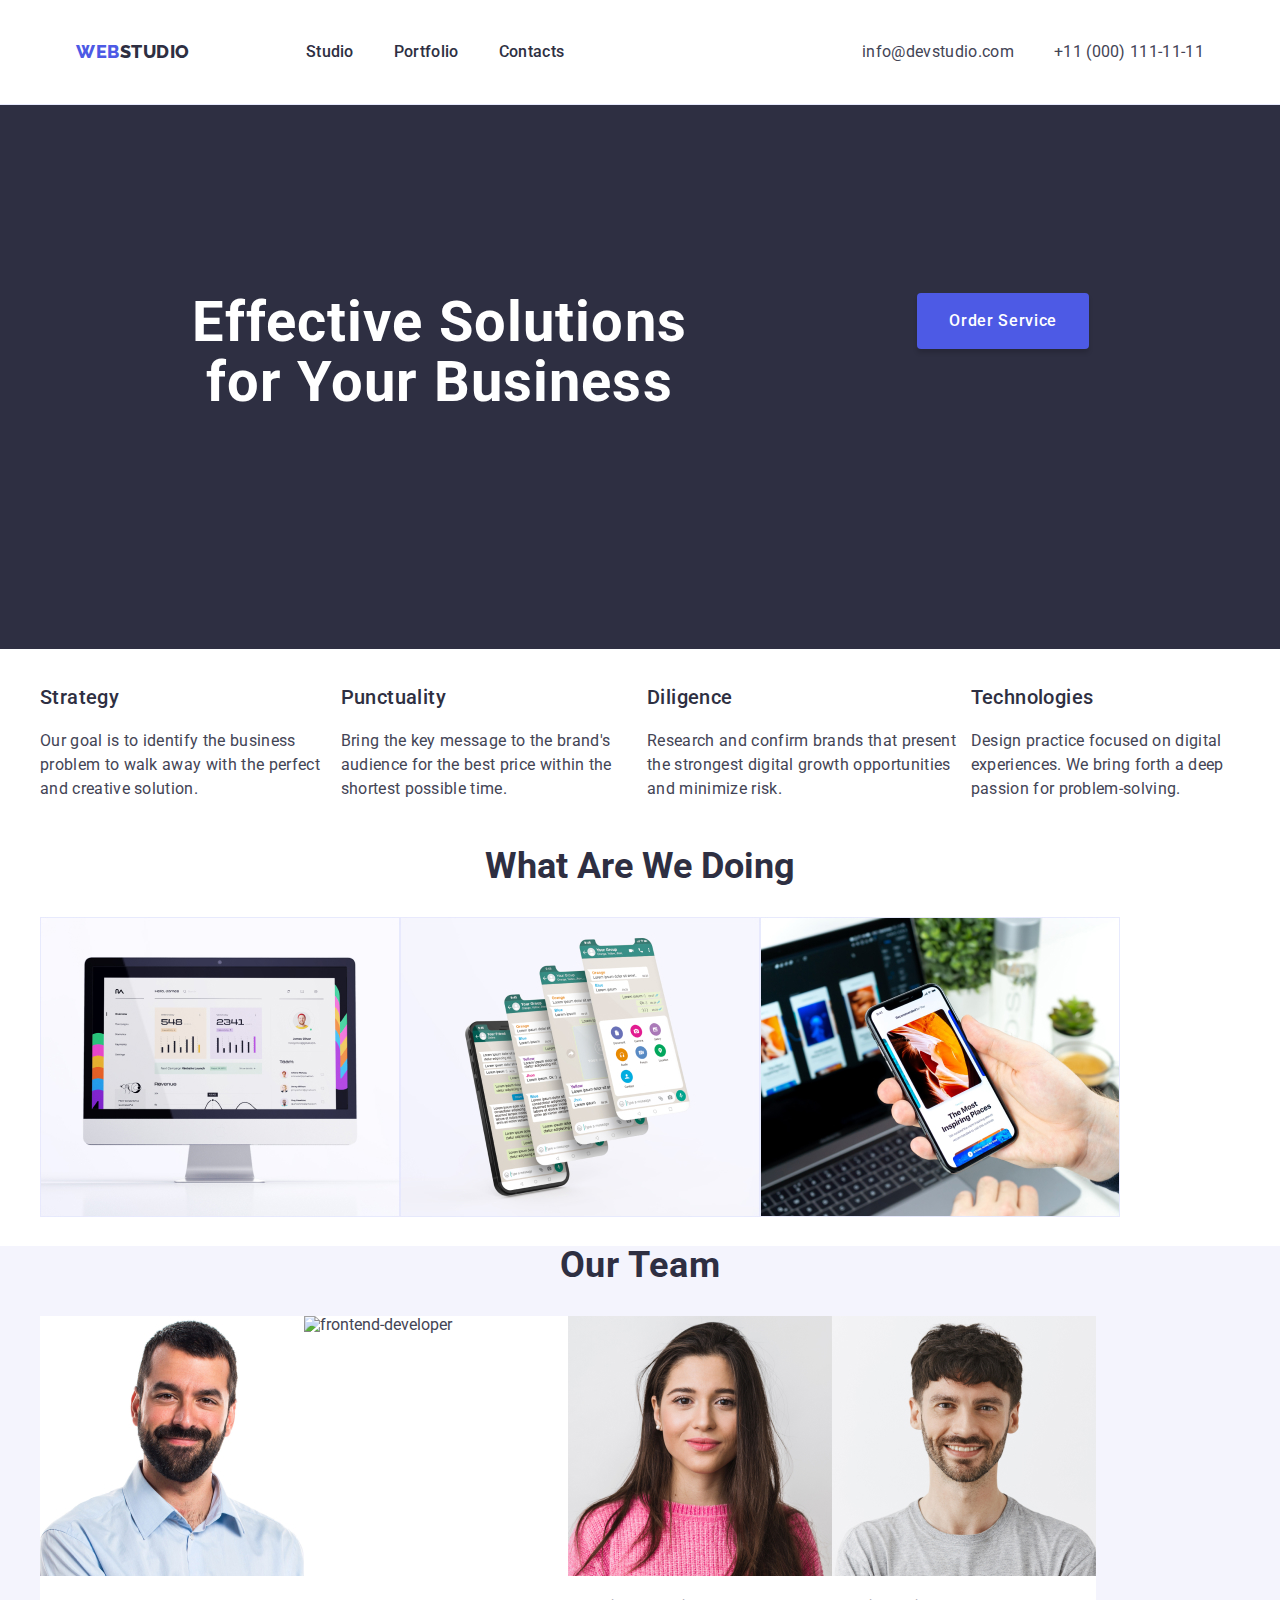
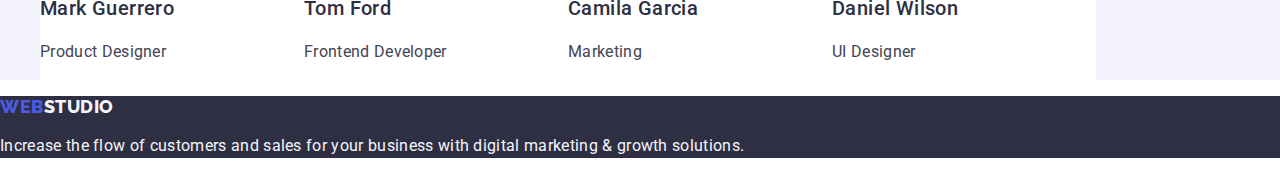
==== index.html @ 94e2f405 "fix" ====
<!DOCTYPE html>
<html lang="en">
  <head>
    <meta charset="UTF-8" />
    <meta name="viewport" content="width=device-width, initial-scale=1.0" />
    <link rel="preconnect" href="https://fonts.googleapis.com" />
    <link rel="preconnect" href="https://fonts.gstatic.com" crossorigin />
    <link
      href="https://fonts.googleapis.com/css2?family=Raleway:wght@700&family=Roboto:wght@400;500;700;900&display=swap"
      rel="stylesheet"
    />
    <link
      rel="stylesheet"
      href="https://cdnjs.cloudflare.com/ajax/libs/modern-normalize/2.0.0/modern-normalize.min.css"
    />
    <link rel="stylesheet" href="./css/styles.css" />
    <title>Webstudio</title>
  </head>
  <body>
    <!-- header -->
    <header class="header">
      <div class="container">
        <nav class="list">
          <!-- logo -->
          <a class="logo link" href="./index.html"
            >Web<span class="logo-header-black">Studio</span></a
          >
          <!-- links -->
          <ul class="site-nav list">
            <li><a href="./index.html" class="studio-link link">Studio</a></li>
            <li>
              <a href="./portfolio.html" class="studio-link link">Portfolio</a>
            </li>
            <li><a href="" class="studio-link link">Contacts</a></li>
          </ul>
        </nav>
        <!-- contacts -->
        <address class="address">
          <ul class="site-ul list">
            <li>
              <a href="mailto:info@devstudio.com" class="contact-link link"
                >info@devstudio.com</a
              >
            </li>
            <li>
              <a href="tel:+110001111111" class="contact-link link"
                >+11 (000) 111-11-11</a
              >
            </li>
          </ul>
        </address>
      </div>
    </header>
    <!-- Background -->
    <main>
      <!-- Section 1 -->
      <section class="hero">
        <div class="container">
        <h1 class="hero-title">Effective Solutions for Your Business</h1>
        <button type="button" class="hero-button">Order Service</button>
      </div>
      </section>
      <!-- Section 2 -->
      <section class="company">
        <h2 hidden>Gallery of works</h2>
        <ul class="company-list list">
          <li class="company-item">
            <h3 class="company-title">Strategy</h3>
            <p class="company-text">
              Our goal is to identify the business problem to walk away with the
              perfect and creative solution.
            </p>
          </li>
          <li class="company-item">
            <h3 class="company-title">Punctuality</h3>
            <p class="company-text">
              Bring the key message to the brand's audience for the best price
              within the shortest possible time.
            </p>
          </li>
          <li class="company-item">
            <h3 class="company-title">Diligence</h3>
            <p class="company-text">
              Research and confirm brands that present the strongest digital
              growth opportunities and minimize risk.
            </p>
          </li>
          <li class="company-item">
            <h3 class="company-title">Technologies</h3>
            <p class="company-text">
              Design practice focused on digital experiences. We bring forth a
              deep passion for problem-solving.
            </p>
          </li>
        </ul>
      </section>
      <!-- Section 3 -->
      <section class="work">
        <h2 class="work-title">What are we doing</h2>
        <ul class="work-list list">
          <li class="work-item">
            <img
              class="work-image"
              src="./images/photo-device-1.jpg"
              alt="device-1"
              width="360"
              height="300"
            />
          </li>
          <li class="work-item">
            <img
              class="work-image"
              src="./images/photo-device-2.jpg"
              alt="device-2"
              width="360"
              height="300"
            />
          </li>
          <li class="work-item">
            <img
              class="work-image"
              src="./images/photo-device-3.jpg"
              alt="device-3"
              width="360"
              height="300"
            />
          </li>
        </ul>
      </section>
      <!-- Section 4 -->
      <section class="team">
        <h2 class="team-title">Our Team</h2>
        <ul class="team-list list">
          <li class="team-item">
            <img
              class="team-image"
              src="./images/product-designer.jpg"
              alt="desinger"
              width="264"
              height="260"
            />
            <h3 class="team-people">Mark Guerrero</h3>
            <p class="team-job">Product Designer</p>
          </li>
          <li class="team-item">
            <img
              class="team-image"
              src="./images/frontend-developer.jpg"
              alt="frontend-developer"
              width="264"
              height="260"
            />
            <h3 class="team-people">Tom Ford</h3>
            <p class="team-job">Frontend Developer</p>
          </li>
          <li class="team-item">
            <img
              class="team-image"
              src="./images/marketing.jpg"
              alt="marketing"
              width="264"
              height="260"
            />
            <h3 class="team-people">Camila Garcia</h3>
            <p class="team-job">Marketing</p>
          </li>
          <li class="team-item">
            <img
              class="team-image"
              src="./images/ui-designer.jpg"
              alt="ui-designer"
              width="264"
              height="260"
            />
            <h3 class="team-people">Daniel Wilson</h3>
            <p class="team-job">UI Designer</p>
          </li>
        </ul>
      </section>
    </main>
    <!-- Pages -->
    <footer class="footer">
      <a class="logo-footer link" href="./index.html"
        >Web<span class="logo-footer-white">Studio</span></a
      >
      <p class="footer-text">
        Increase the flow of customers and sales for your business with digital
        marketing & growth solutions.
      </p>
    </footer>
  </body>
</html>
---- css/styles.css ----
/* page */
:root {
  --primary-bg-color: #ffffff;
  --secondary-bg-color: #2f303a;
  --color-main-text: #212121;
  --color-secondary-text: #757575;
  --white: #ffffff;
  --accent: #2196f3;
  --color-bg-team: #f5f4fa;
  --color-footers-link: rgba(255, 255, 255, 0.6);
  --primary-color: #4d5ae5;
}

body {
  font-family: Roboto, sans-serif;
  color: #434455;
  background-color: #ffffff;
}

.logo {
  font-family: Raleway, sans-serif;
  font-weight: 800;
  font-size: 18px;
  line-height: 1.17;
  letter-spacing: 0.03em;
  text-transform: uppercase;
  color: #4d5ae5;
  text-decoration: none;
  margin-right: 76px;
}

.header {
  text-decoration: none;
  border-bottom: 1px solid #e7e9fc;
}

.logo-header-black {
  color: #2e2f42;
}

.header-nav {
  list-style: none;
}

.studio-link {
  font-weight: 500;
  font-size: 16px;
  line-height: 1.5;
  letter-spacing: 0.02em;
  color: #2e2f42;
  text-decoration: none;
  padding-top: 24px;
  padding-bottom: 24px;
}

.site-nav {
  list-style: none;
  display: flex;
  gap: 40px;
}
.studio-link:hover,
.studio-link:focus {
  color: #404bbf;
}

.site-ul {
  display: flex;
  gap: 40px;
}

.address {
  font-style: normal;
  margin-left: auto;
}

.contact-link {
  list-style: none;
  font-size: 16px;
  line-height: 1.5;
  letter-spacing: 0.02em;
  color: #434455;
  text-decoration: none;
  padding-top: 24px;
  padding-bottom: 24px;
  display: inline-block;
}

.contact-link:hover,
.contact-link:focus {
  color: #404bbf;
}

.site-ul {
  list-style: none;
}

.hero {
  background-color: #2e2f42;
  padding-top: 188px;
  padding-bottom: 188px;
}

.hero-title {
  font-weight: 700;
  font-size: 56px;
  line-height: 1.07;
  text-align: center;
  letter-spacing: 0.02em;
  color: #ffffff;
  text-align: center;
  max-width: 496px;
  text-align: center;
  margin: 0 auto 48px;
}

.hero-button {
  background-color: #4d5ae5;
  font-family: Roboto, sans-serif;
  font-weight: 500;
  font-size: 16px;
  line-height: 1.5;
  letter-spacing: 0.04em;
  color: #ffffff;
  cursor: pointer;
  min-width: 169px;
  height: 56px;
  border: none;
  border-radius: 4px;
  display: block;
  box-shadow: 0px 4px 4px 0px rgba(0, 0, 0, 0.15);
  margin: 0 auto;
  min-width: 169px;
  cursor: pointer;
  padding: 16px 32px 16px 32px;
}
.hero-button:hover,
.hero-button:focus {
  background-color: #404bbf;
}

.company-title {
  font-weight: 500;
  font-size: 20px;
  line-height: 1.2;
  letter-spacing: 0.02em;
  color: #2e2f42;
}

.company-text {
  line-height: 1.5;
  letter-spacing: 0.02em;
  color: #434455;
}

.work-title {
  font-size: 36px;
  line-height: 1.11;
  text-align: center;
  text-transform: capitalize;
  color: #2e2f42;
}

.team {
  background-color: #f4f4fd;
}

.team-title {
  font-size: 36px;
  line-height: 1.11;
  text-align: center;
  letter-spacing: 0.02em;
  text-transform: capitalize;
  color: #2e2f42;
}

.team-item {
  background-color: #ffffff;
}

.team-people {
  font-weight: 500;
  font-size: 20px;
  line-height: 1.2;
  letter-spacing: 0.02em;
  color: #2e2f42;
}

.team-job {
  line-height: 1.5;
  letter-spacing: 0.02em;
  color: #434455;
}

.footer {
  background-color: #2e2f42;
}

.logo-footer {
  font-family: Raleway, sans-serif;
  font-weight: 800;
  font-size: 18px;
  line-height: 1.17;
  letter-spacing: 0.03em;
  text-transform: uppercase;
  color: #4d5ae5;
  text-decoration: none;
}

.logo-footer-white {
  color: #f4f4fd;
}

.footer-text {
  line-height: 1.5;
  color: #f4f4fd;
  letter-spacing: 0.02em;
}

.button-icon {
  font-family: Roboto, sans-serif;
  font-weight: 500;
  font-size: 16px;
  line-height: 1.5;
  letter-spacing: 0.04em;
  color: #4d5ae5;
  background-color: #f4f4fd;
  cursor: pointer;
}

.button-icon:hover,
.button-icon:focus {
  color: #ffffff;
  background-color: #404bbf;
}

.link {
  text-decoration: none;
}

.portfolio-title {
  font-weight: 500;
  font-size: 20px;
  line-height: 1.2;
  letter-spacing: 0.02em;
  color: #2e2f42;
}

.portfolio-text {
  line-height: 1.5;
  letter-spacing: 0.02em;
  color: #434455;
}

.company-list {
  list-style: none;
}

.work-list {
  list-style: none;
}

.team-list {
  list-style: none;
}

img {
  display: block;
}

.container {
  display: flex;
  width: 1158px;
  margin: 0 auto;
  padding-left: 15px;
  padding-right: 15px;
}

.list {
  display: flex;
  align-items: center;
}
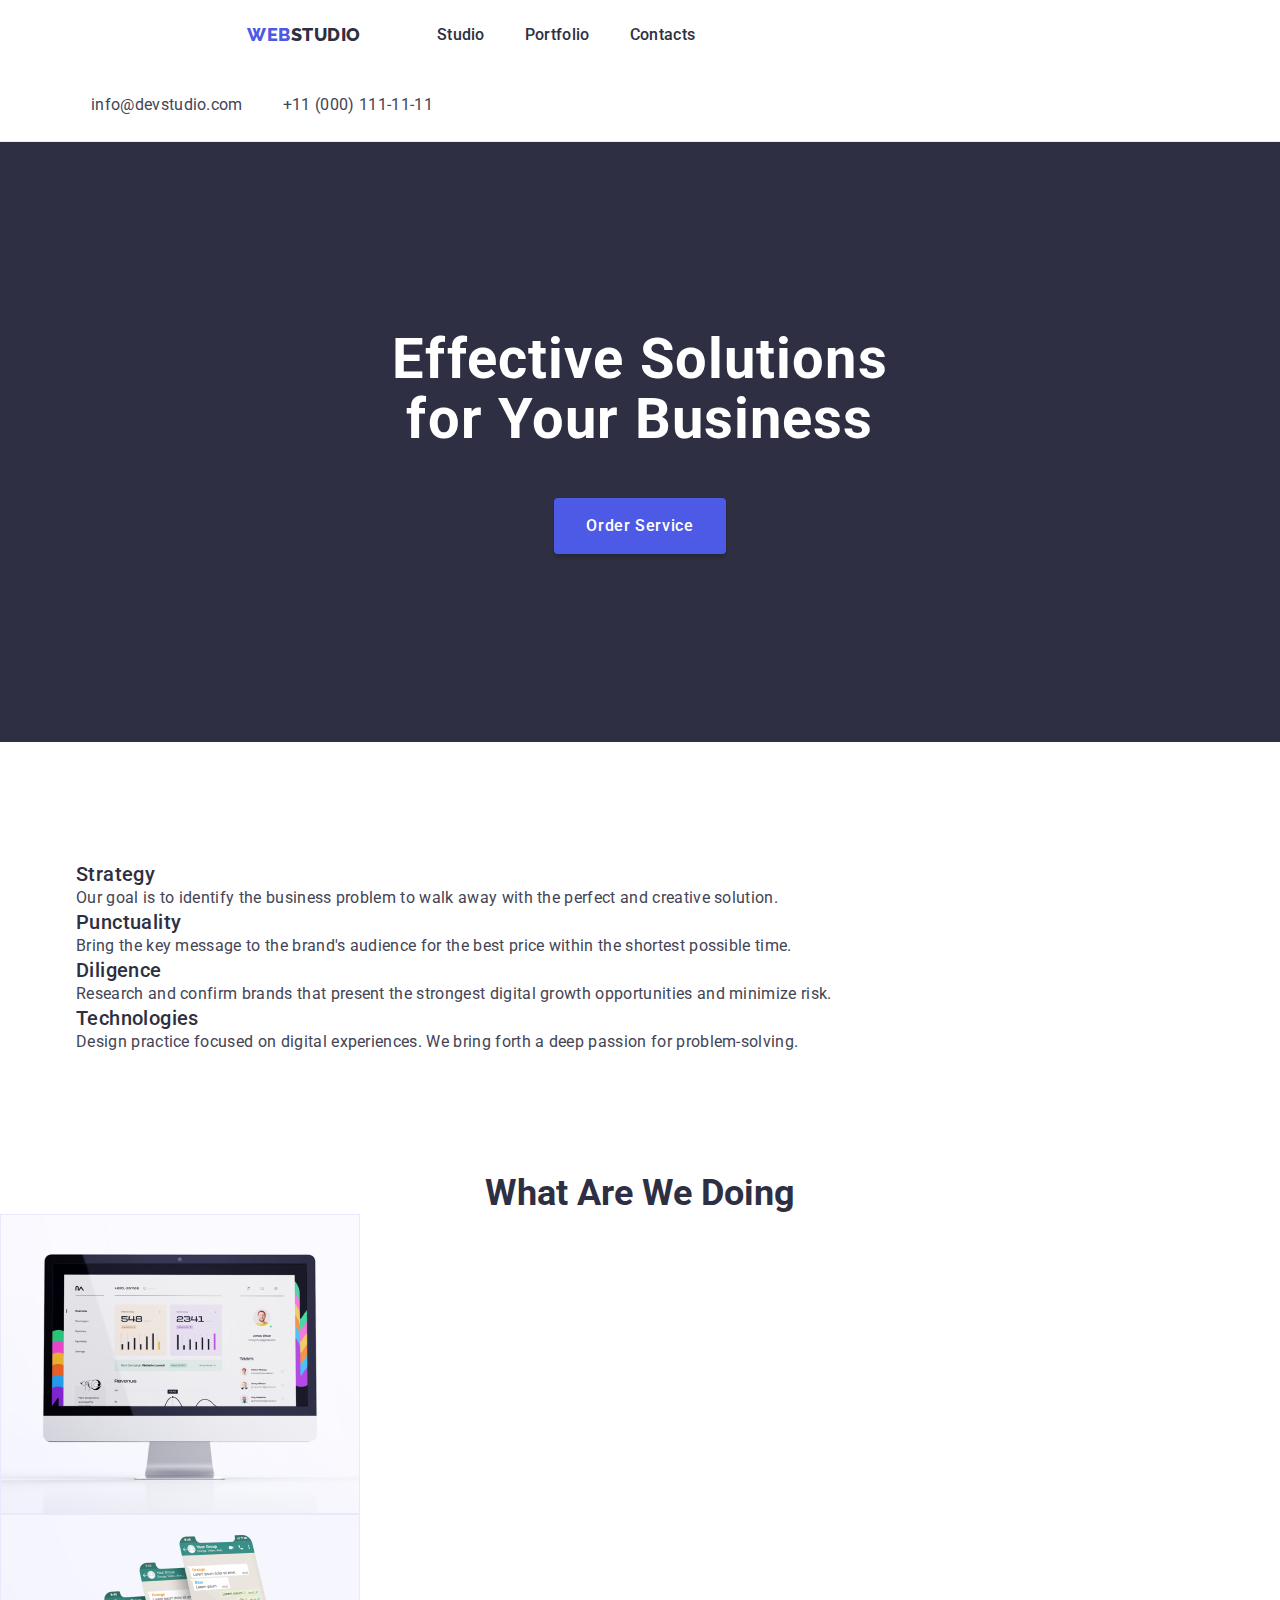
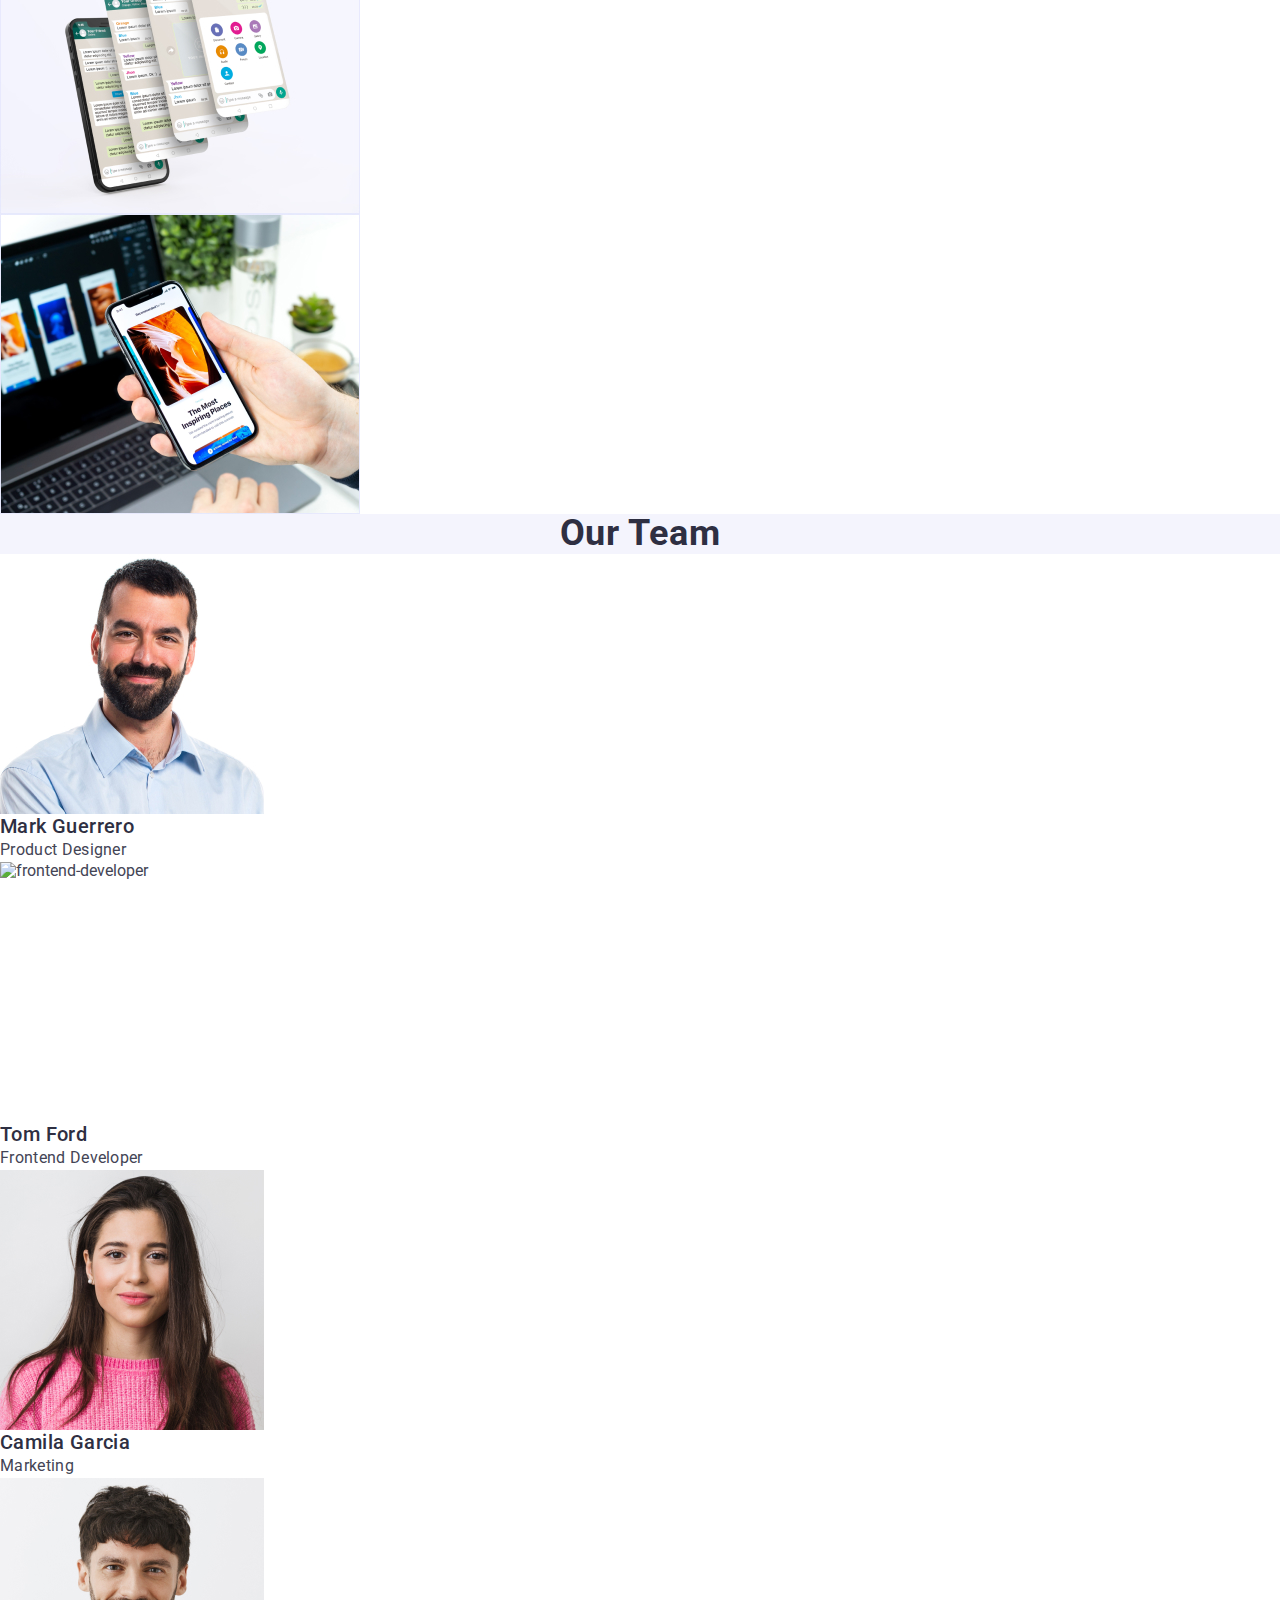
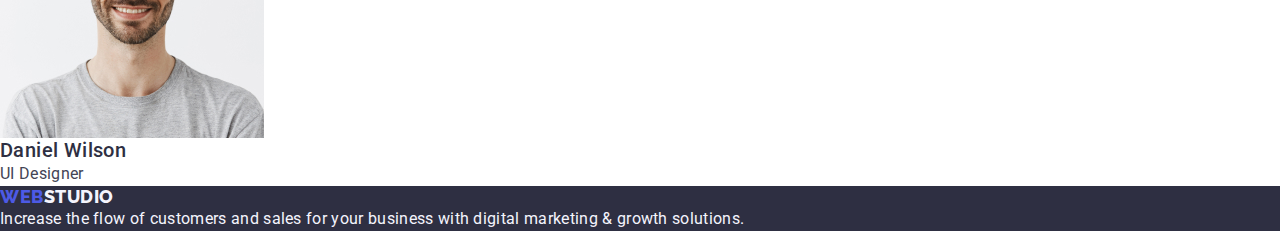
==== commit b4c8898d: "fix" ====
--- a/index.html
+++ b/index.html
@@ -19,8 +19,9 @@
   <body>
     <!-- header -->
     <header class="header">
-      <div class="container">
-        <nav class="list">
+      <div class="header-container container">
+        <div class="container">
+        <nav class="header-list">
           <!-- logo -->
           <a class="logo link" href="./index.html"
             >Web<span class="logo-header-black">Studio</span></a
@@ -50,6 +51,7 @@
           </ul>
         </address>
       </div>
+      </div>
     </header>
     <!-- Background -->
     <main>
@@ -62,6 +64,7 @@
       </section>
       <!-- Section 2 -->
       <section class="company">
+        <div class="container">
         <h2 hidden>Gallery of works</h2>
         <ul class="company-list list">
           <li class="company-item">
@@ -93,6 +96,7 @@
             </p>
           </li>
         </ul>
+      </div>
       </section>
       <!-- Section 3 -->
       <section class="work">
--- a/css/styles.css
+++ b/css/styles.css
@@ -16,6 +16,23 @@
   color: #434455;
   background-color: #ffffff;
 }
+h1,
+h2,
+h3,
+h4,
+h5,
+h6,
+p,
+ul {
+  margin: 0;
+  padding: 0;
+}
+
+input,
+textarea,
+button {
+  font: inherit;
+}
 
 .logo {
   font-family: Raleway, sans-serif;
@@ -27,19 +44,29 @@
   color: #4d5ae5;
   text-decoration: none;
   margin-right: 76px;
+  margin-left: 156px;
+  margin-top: 24px;
+  margin-bottom: 24px;
 }
 
 .header {
   text-decoration: none;
   border-bottom: 1px solid #e7e9fc;
 }
+ 
+.header-list {
+  display: flex;
+  align-items: center;
+}
+
+.header-container{
+  display: flex;
+  align-items: center;
+
+}
 
 .logo-header-black {
   color: #2e2f42;
-}
-
-.header-nav {
-  list-style: none;
 }
 
 .studio-link {
@@ -66,12 +93,14 @@
 .site-ul {
   display: flex;
   gap: 40px;
+  margin-left: auto;
+  
 }
 
 .address {
   font-style: normal;
-  margin-left: auto;
-}
+}
+ 
 
 .contact-link {
   list-style: none;
@@ -138,6 +167,11 @@
   background-color: #404bbf;
 }
 
+.company{
+  padding-top: 120px;
+  padding-bottom: 120px;
+}
+
 .company-title {
   font-weight: 500;
   font-size: 20px;
@@ -268,14 +302,10 @@
 }
 
 .container {
-  display: flex;
   width: 1158px;
   margin: 0 auto;
   padding-left: 15px;
   padding-right: 15px;
 }
 
-.list {
-  display: flex;
-  align-items: center;
-}
+
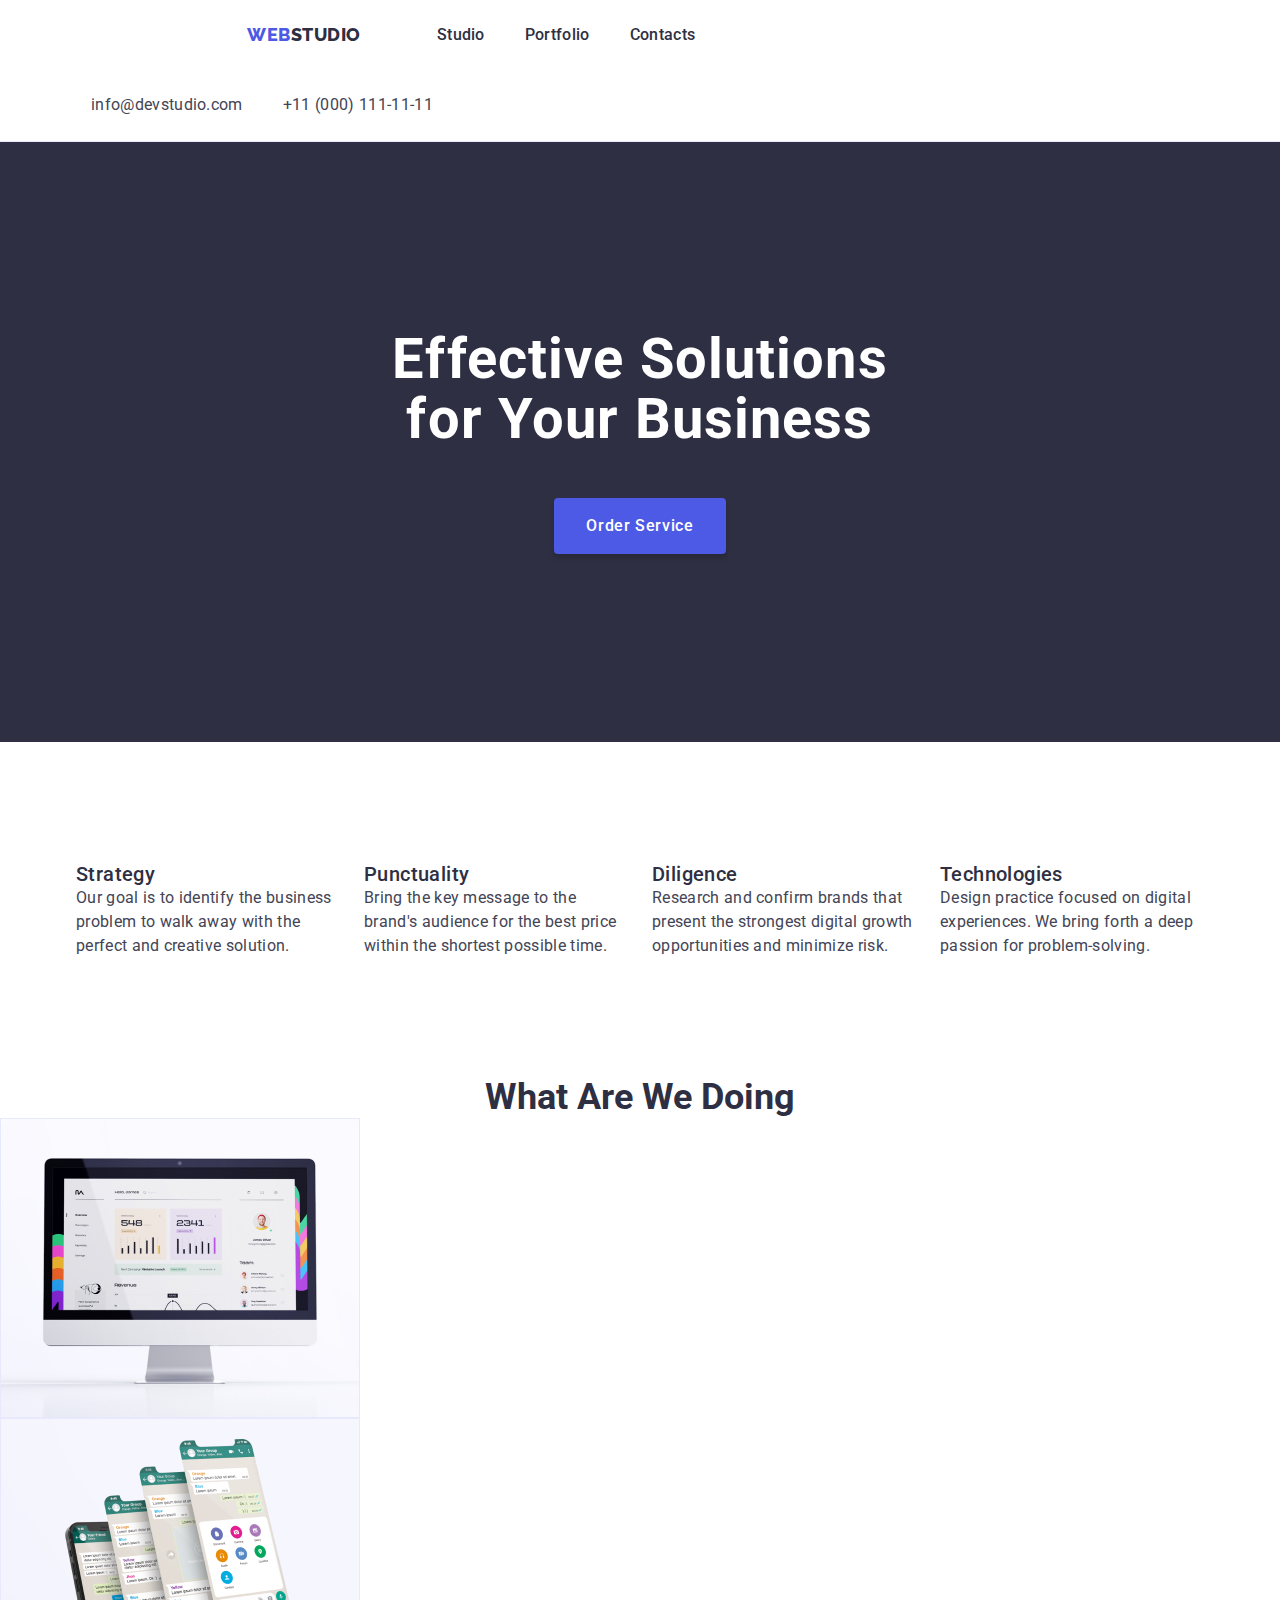
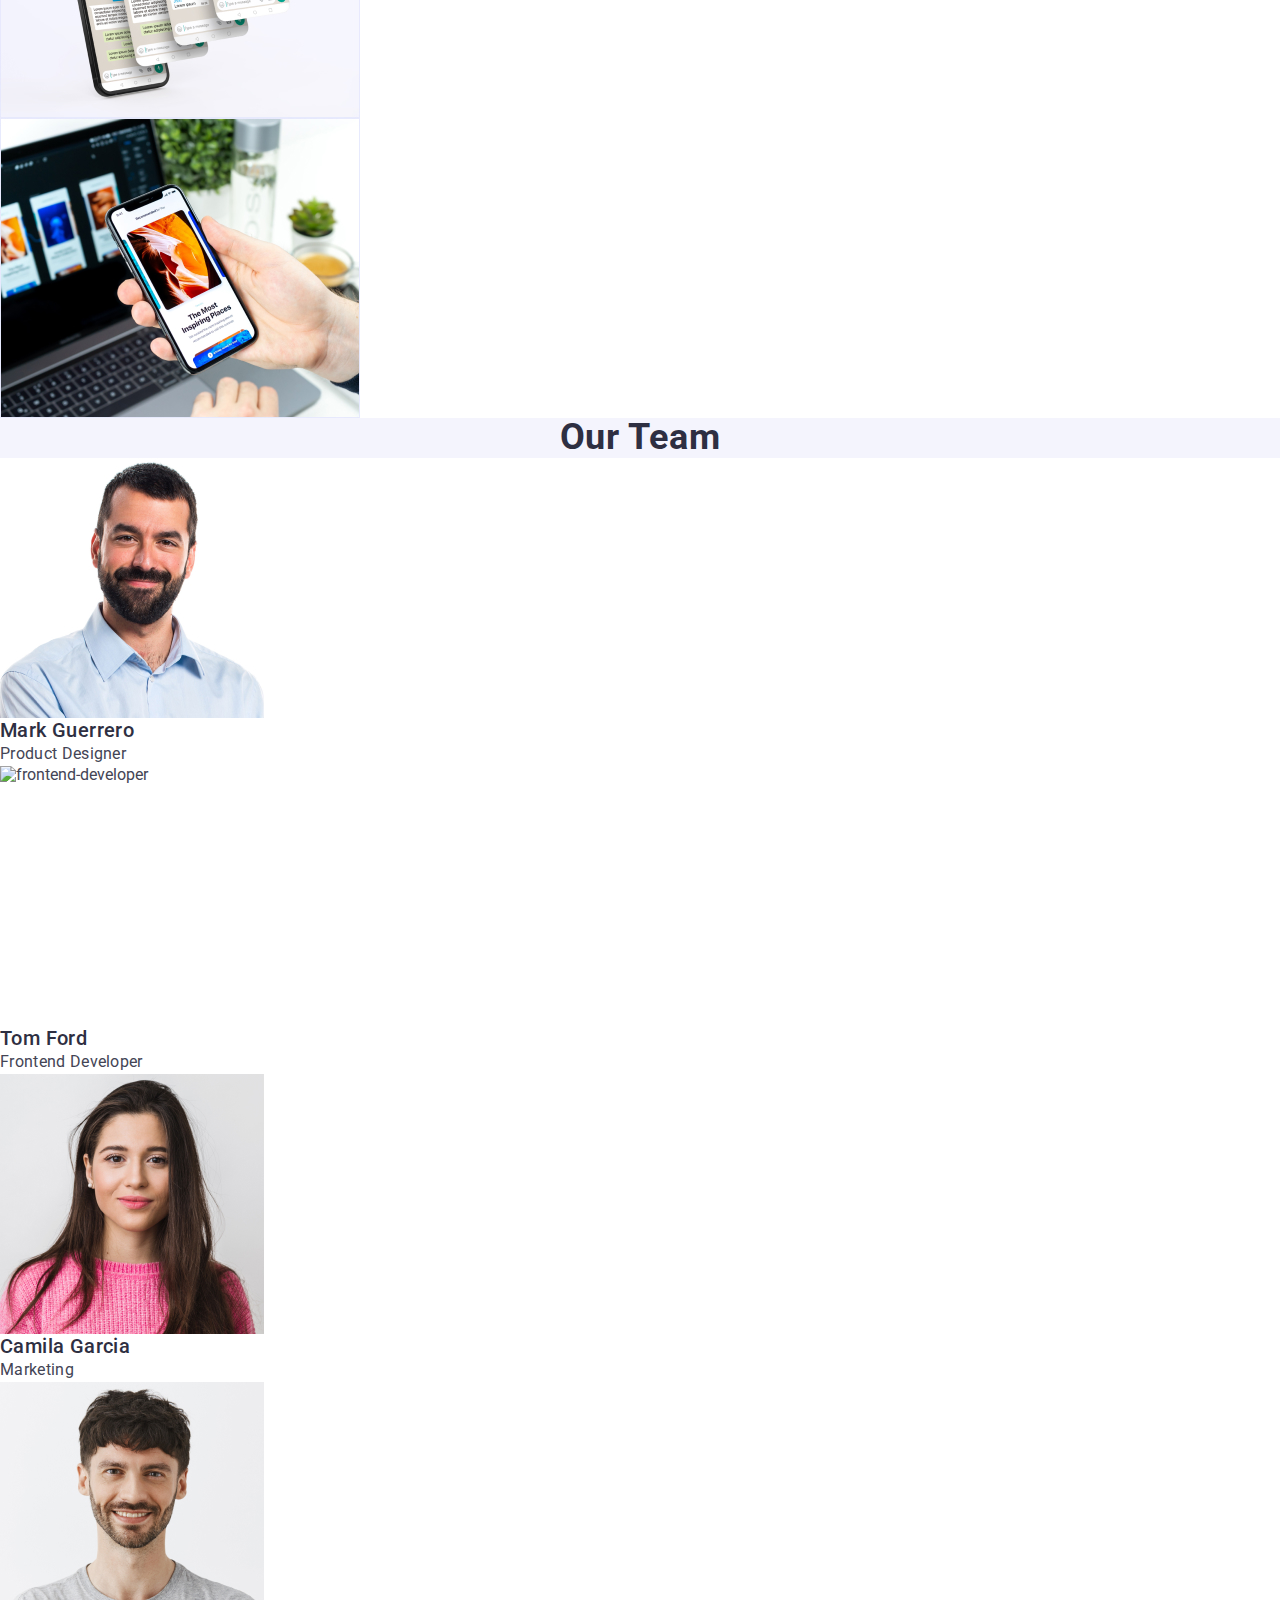
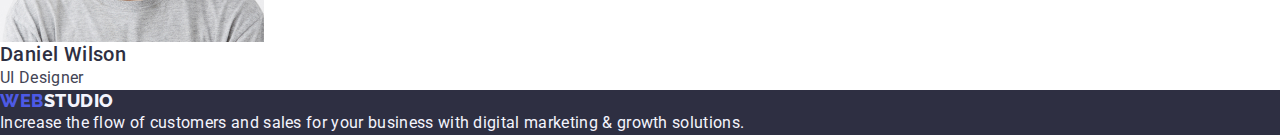
==== commit a94b26da: "fix" ====
--- a/index.html
+++ b/index.html
@@ -65,7 +65,7 @@
       <!-- Section 2 -->
       <section class="company">
         <div class="container">
-        <h2 hidden>Gallery of works</h2>
+        <h2 class="visually-hidden">Gallery of works</h2>
         <ul class="company-list list">
           <li class="company-item">
             <h3 class="company-title">Strategy</h3>
--- a/css/styles.css
+++ b/css/styles.css
@@ -287,6 +287,12 @@
 
 .company-list {
   list-style: none;
+  display: flex;
+  gap: 24px;
+}
+
+.company-item{
+  width: calc((100% - 72px) / 4);
 }
 
 .work-list {
@@ -309,3 +315,16 @@
 }
 
 
+.visually-hidden{
+  position: absolute;
+  width: 1px;
+  height: 1px;
+  margin: -1px;
+  padding: 0;
+  border: 0;
+  overflow: hidden;
+  clip: rect(0, 0, 0, 0);
+  white-space: nowrap;
+}
+
+
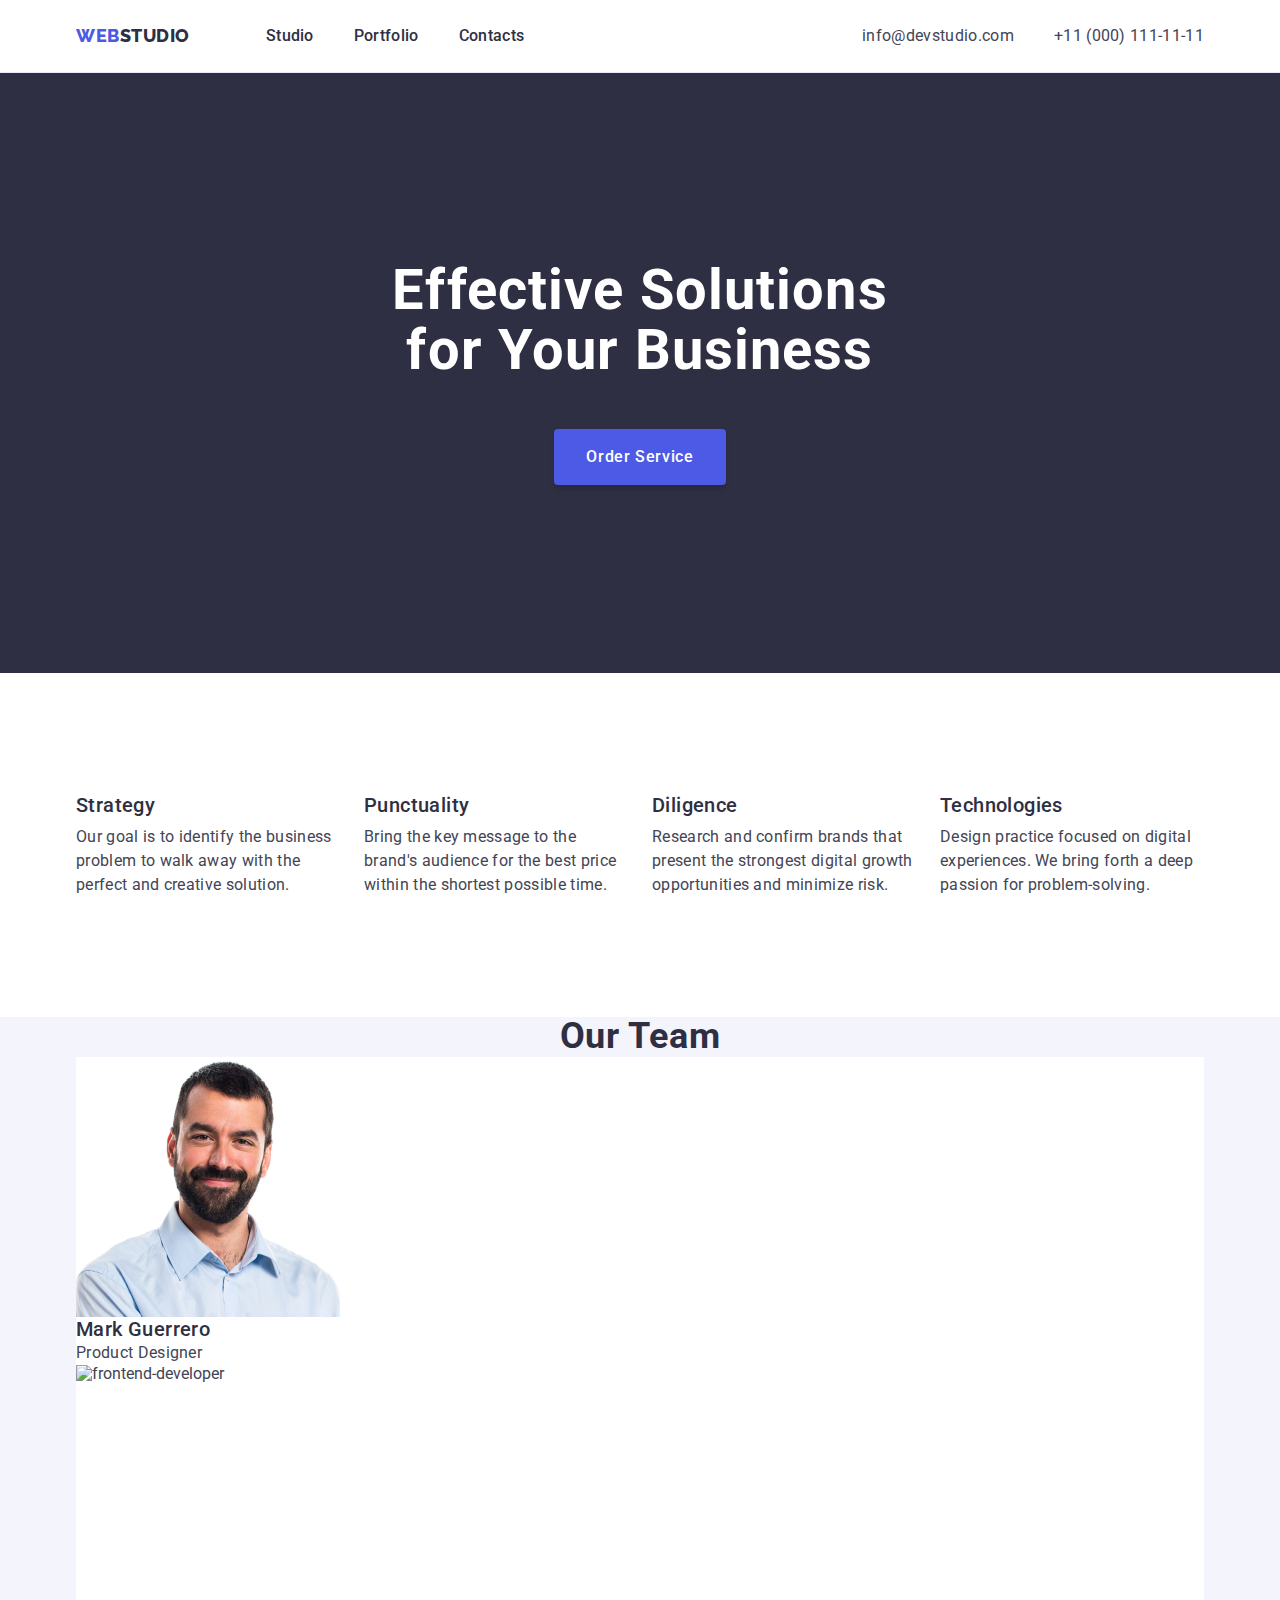
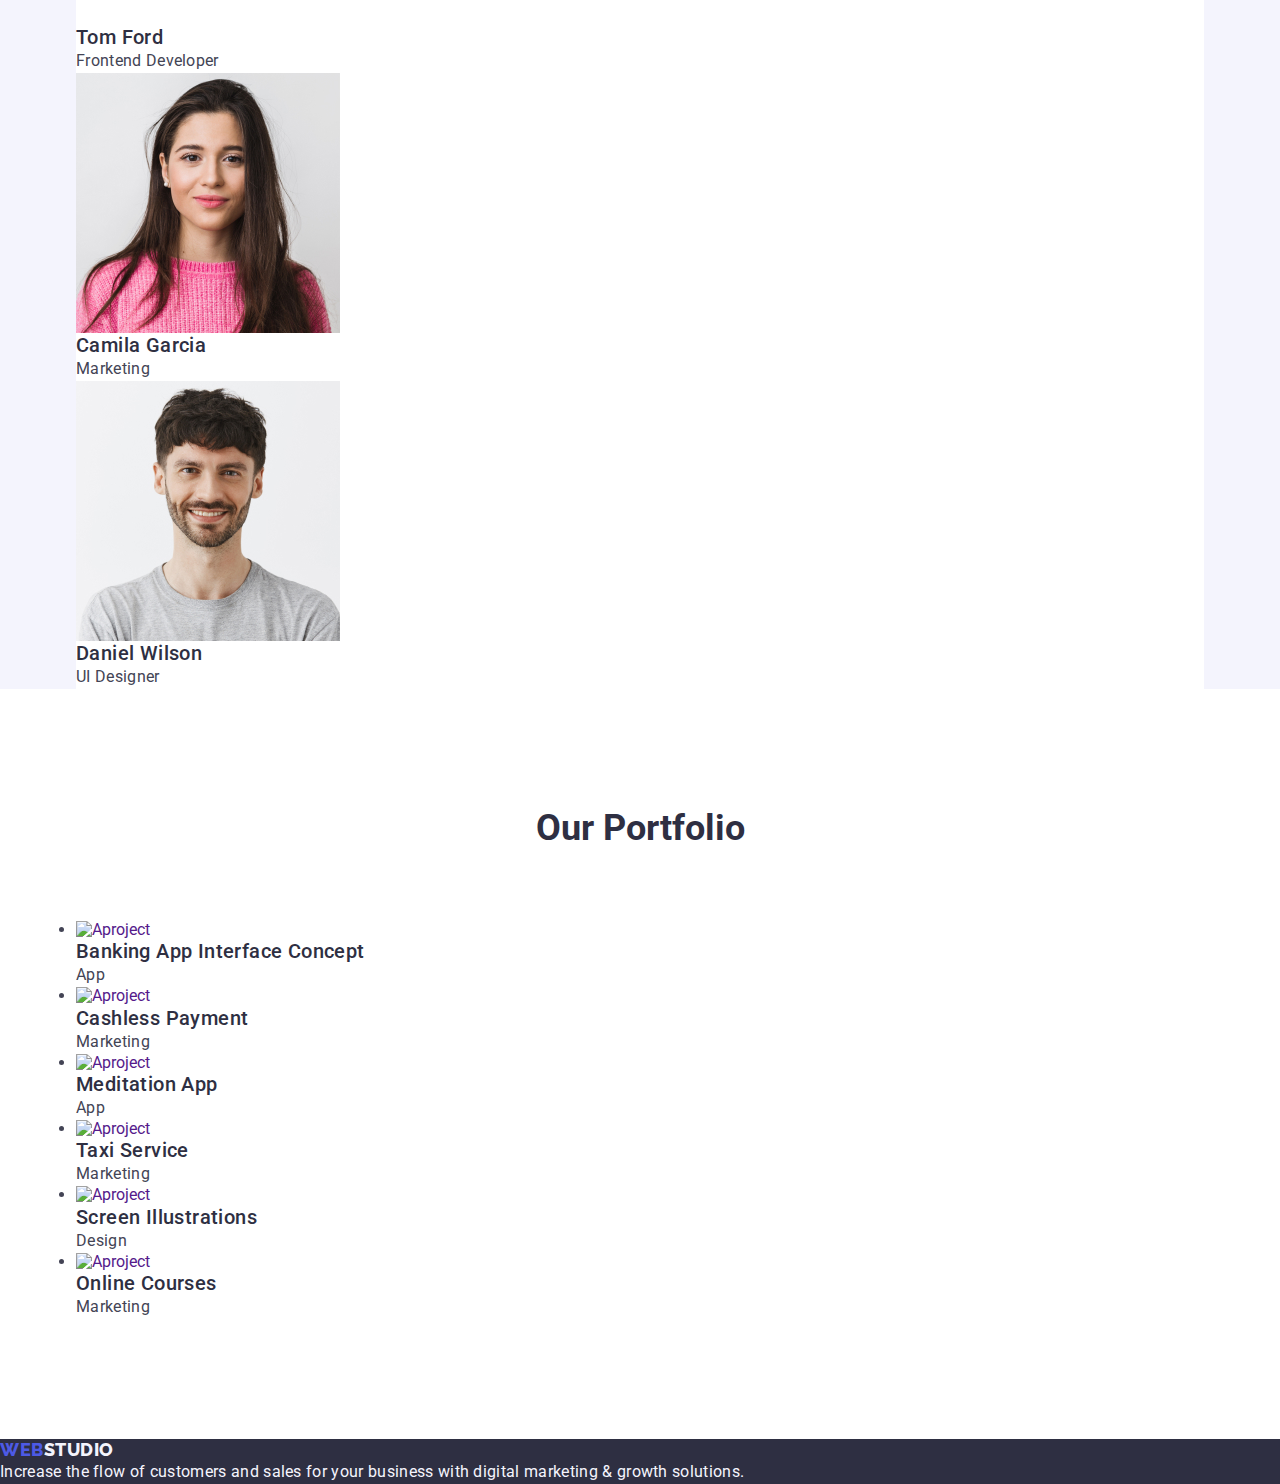
==== commit 52b4836f: "Update index.html" ====
--- a/index.html
+++ b/index.html
@@ -20,7 +20,6 @@
     <!-- header -->
     <header class="header">
       <div class="header-container container">
-        <div class="container">
         <nav class="header-list">
           <!-- logo -->
           <a class="logo link" href="./index.html"
@@ -51,135 +50,153 @@
           </ul>
         </address>
       </div>
-      </div>
     </header>
     <!-- Background -->
     <main>
       <!-- Section 1 -->
       <section class="hero">
         <div class="container">
-        <h1 class="hero-title">Effective Solutions for Your Business</h1>
-        <button type="button" class="hero-button">Order Service</button>
-      </div>
+          <h1 class="hero-title">Effective Solutions for Your Business</h1>
+          <button type="button" class="hero-button">Order Service</button>
+        </div>
       </section>
       <!-- Section 2 -->
       <section class="company">
         <div class="container">
-        <h2 class="visually-hidden">Gallery of works</h2>
-        <ul class="company-list list">
-          <li class="company-item">
-            <h3 class="company-title">Strategy</h3>
-            <p class="company-text">
-              Our goal is to identify the business problem to walk away with the
-              perfect and creative solution.
-            </p>
-          </li>
-          <li class="company-item">
-            <h3 class="company-title">Punctuality</h3>
-            <p class="company-text">
-              Bring the key message to the brand's audience for the best price
-              within the shortest possible time.
-            </p>
-          </li>
-          <li class="company-item">
-            <h3 class="company-title">Diligence</h3>
-            <p class="company-text">
-              Research and confirm brands that present the strongest digital
-              growth opportunities and minimize risk.
-            </p>
-          </li>
-          <li class="company-item">
-            <h3 class="company-title">Technologies</h3>
-            <p class="company-text">
-              Design practice focused on digital experiences. We bring forth a
-              deep passion for problem-solving.
-            </p>
+          <h2 class="visually-hidden">Gallery of works</h2>
+          <ul class="company-list list">
+            <li class="company-item">
+              <h3 class="company-title">Strategy</h3>
+              <p class="company-text">
+                Our goal is to identify the business problem to walk away with
+                the perfect and creative solution.
+              </p>
+            </li>
+            <li class="company-item">
+              <h3 class="company-title">Punctuality</h3>
+              <p class="company-text">
+                Bring the key message to the brand's audience for the best price
+                within the shortest possible time.
+              </p>
+            </li>
+            <li class="company-item">
+              <h3 class="company-title">Diligence</h3>
+              <p class="company-text">
+                Research and confirm brands that present the strongest digital
+                growth opportunities and minimize risk.
+              </p>
+            </li>
+            <li class="company-item">
+              <h3 class="company-title">Technologies</h3>
+              <p class="company-text">
+                Design practice focused on digital experiences. We bring forth a
+                deep passion for problem-solving.
+              </p>
+            </li>
+          </ul>
+        </div>
+      </section>
+      <!-- Section 3 -->
+      <section class="team">
+        <div class="container">
+        <h2 class="team-title">Our Team</h2>
+        <ul class="team-list list">
+          <li class="team-item">
+            <img
+              class="team-image"
+              src="./images/product-designer.jpg"
+              alt="desinger"
+              width="264"
+              height="260"
+            />
+            <h3 class="team-people">Mark Guerrero</h3>
+            <p class="team-job">Product Designer</p>
+          </li>
+          <li class="team-item">
+            <img
+              class="team-image"
+              src="./images/frontend-developer.jpg"
+              alt="frontend-developer"
+              width="264"
+              height="260"
+            />
+            <h3 class="team-people">Tom Ford</h3>
+            <p class="team-job">Frontend Developer</p>
+          </li>
+          <li class="team-item">
+            <img
+              class="team-image"
+              src="./images/marketing.jpg"
+              alt="marketing"
+              width="264"
+              height="260"
+            />
+            <h3 class="team-people">Camila Garcia</h3>
+            <p class="team-job">Marketing</p>
+          </li>
+          <li class="team-item">
+            <img
+              class="team-image"
+              src="./images/ui-designer.jpg"
+              alt="ui-designer"
+              width="264"
+              height="260"
+            />
+            <h3 class="team-people">Daniel Wilson</h3>
+            <p class="team-job">UI Designer</p>
           </li>
         </ul>
       </div>
       </section>
-      <!-- Section 3 -->
+      <!-- Section 4 -->
       <section class="work">
-        <h2 class="work-title">What are we doing</h2>
-        <ul class="work-list list">
-          <li class="work-item">
-            <img
-              class="work-image"
-              src="./images/photo-device-1.jpg"
-              alt="device-1"
-              width="360"
-              height="300"
-            />
-          </li>
-          <li class="work-item">
-            <img
-              class="work-image"
-              src="./images/photo-device-2.jpg"
-              alt="device-2"
-              width="360"
-              height="300"
-            />
-          </li>
-          <li class="work-item">
-            <img
-              class="work-image"
-              src="./images/photo-device-3.jpg"
-              alt="device-3"
-              width="360"
-              height="300"
-            />
-          </li>
-        </ul>
-      </section>
-      <!-- Section 4 -->
-      <section class="team">
-        <h2 class="team-title">Our Team</h2>
-        <ul class="team-list list">
-          <li class="team-item">
-            <img
-              class="team-image"
-              src="./images/product-designer.jpg"
-              alt="desinger"
-              width="264"
-              height="260"
-            />
-            <h3 class="team-people">Mark Guerrero</h3>
-            <p class="team-job">Product Designer</p>
-          </li>
-          <li class="team-item">
-            <img
-              class="team-image"
-              src="./images/frontend-developer.jpg"
-              alt="frontend-developer"
-              width="264"
-              height="260"
-            />
-            <h3 class="team-people">Tom Ford</h3>
-            <p class="team-job">Frontend Developer</p>
-          </li>
-          <li class="team-item">
-            <img
-              class="team-image"
-              src="./images/marketing.jpg"
-              alt="marketing"
-              width="264"
-              height="260"
-            />
-            <h3 class="team-people">Camila Garcia</h3>
-            <p class="team-job">Marketing</p>
-          </li>
-          <li class="team-item">
-            <img
-              class="team-image"
-              src="./images/ui-designer.jpg"
-              alt="ui-designer"
-              width="264"
-              height="260"
-            />
-            <h3 class="team-people">Daniel Wilson</h3>
-            <p class="team-job">UI Designer</p>
-          </li>
-        </ul>
+        <div class="container">
+          <h2 class="work-title">Our Portfolio</h2>
+          <ul class="portfolio-ul list">
+            <li>
+              <a href="" class="link">
+                <img src="./images/project1.jpg" alt="Aproject" width="360" />
+                <h2 class="portfolio-title">Banking App Interface Concept</h2>
+                <p class="portfolio-text">App</p>
+              </a>
+            </li>
+            <li>
+              <a href="" class="link">
+                <img src="./images/project2.jpg" alt="Aproject" width="360" />
+                <h2 class="portfolio-title">Cashless Payment</h2>
+                <p class="portfolio-text">Marketing</p>
+              </a>
+            </li>
+            <li>
+              <a href="" class="link">
+                <img src="./images/project3.jpg" alt="Aproject" width="360" />
+                <h2 class="portfolio-title">Meditation App</h2>
+                <p class="portfolio-text">App</p>
+              </a>
+            </li>
+            <li>
+              <a href="" class="link">
+                <img src="./images/project4.jpg" alt="Aproject" width="360" />
+                <h2 class="portfolio-title">Taxi Service</h2>
+                <p class="portfolio-text">Marketing</p>
+              </a>
+            </li>
+            <li>
+              <a href="" class="link">
+                <img src="./images/project5.jpg" alt="Aproject" width="360" />
+                <h2 class="portfolio-title">Screen Illustrations</h2>
+                <p class="portfolio-text">Design</p>
+              </a>
+            </li>
+            <li>
+              <a href="" class="link">
+                <img src="./images/project6.jpg" alt="Aproject" width="360" />
+                <h2 class="portfolio-title">Online Courses</h2>
+                <p class="portfolio-text">Marketing</p>
+              </a>
+            </li>
+          </ul>
+        </div>
       </section>
     </main>
     <!-- Pages -->
--- a/css/styles.css
+++ b/css/styles.css
@@ -44,7 +44,6 @@
   color: #4d5ae5;
   text-decoration: none;
   margin-right: 76px;
-  margin-left: 156px;
   margin-top: 24px;
   margin-bottom: 24px;
 }
@@ -99,6 +98,7 @@
 
 .address {
   font-style: normal;
+  margin-left: auto;
 }
  
 
@@ -178,6 +178,7 @@
   line-height: 1.2;
   letter-spacing: 0.02em;
   color: #2e2f42;
+  margin-bottom: 8px;
 }
 
 .company-text {
@@ -185,6 +186,12 @@
   letter-spacing: 0.02em;
   color: #434455;
 }
+
+
+  .work{
+    padding-top: 120px;
+    padding-bottom: 120px;
+  }
 
 .work-title {
   font-size: 36px;
@@ -192,6 +199,7 @@
   text-align: center;
   text-transform: capitalize;
   color: #2e2f42;
+  margin-bottom: 72px;
 }
 
 .team {
@@ -297,7 +305,14 @@
 
 .work-list {
   list-style: none;
-}
+  display: flex;
+  gap: 24px;
+}
+
+.work-item{
+  width: calc((100% - 72px) / 4);
+}
+
 
 .team-list {
   list-style: none;
@@ -315,16 +330,18 @@
 }
 
 
-.visually-hidden{
+.visually-hidden {
   position: absolute;
   width: 1px;
   height: 1px;
   margin: -1px;
+  border: 0;
   padding: 0;
-  border: 0;
+  white-space: nowrap;
+  clip-path: inset(100%);
+  clip: rect(0 0 0 0);
   overflow: hidden;
-  clip: rect(0, 0, 0, 0);
-  white-space: nowrap;
-}
-
-
+}
+
+
+
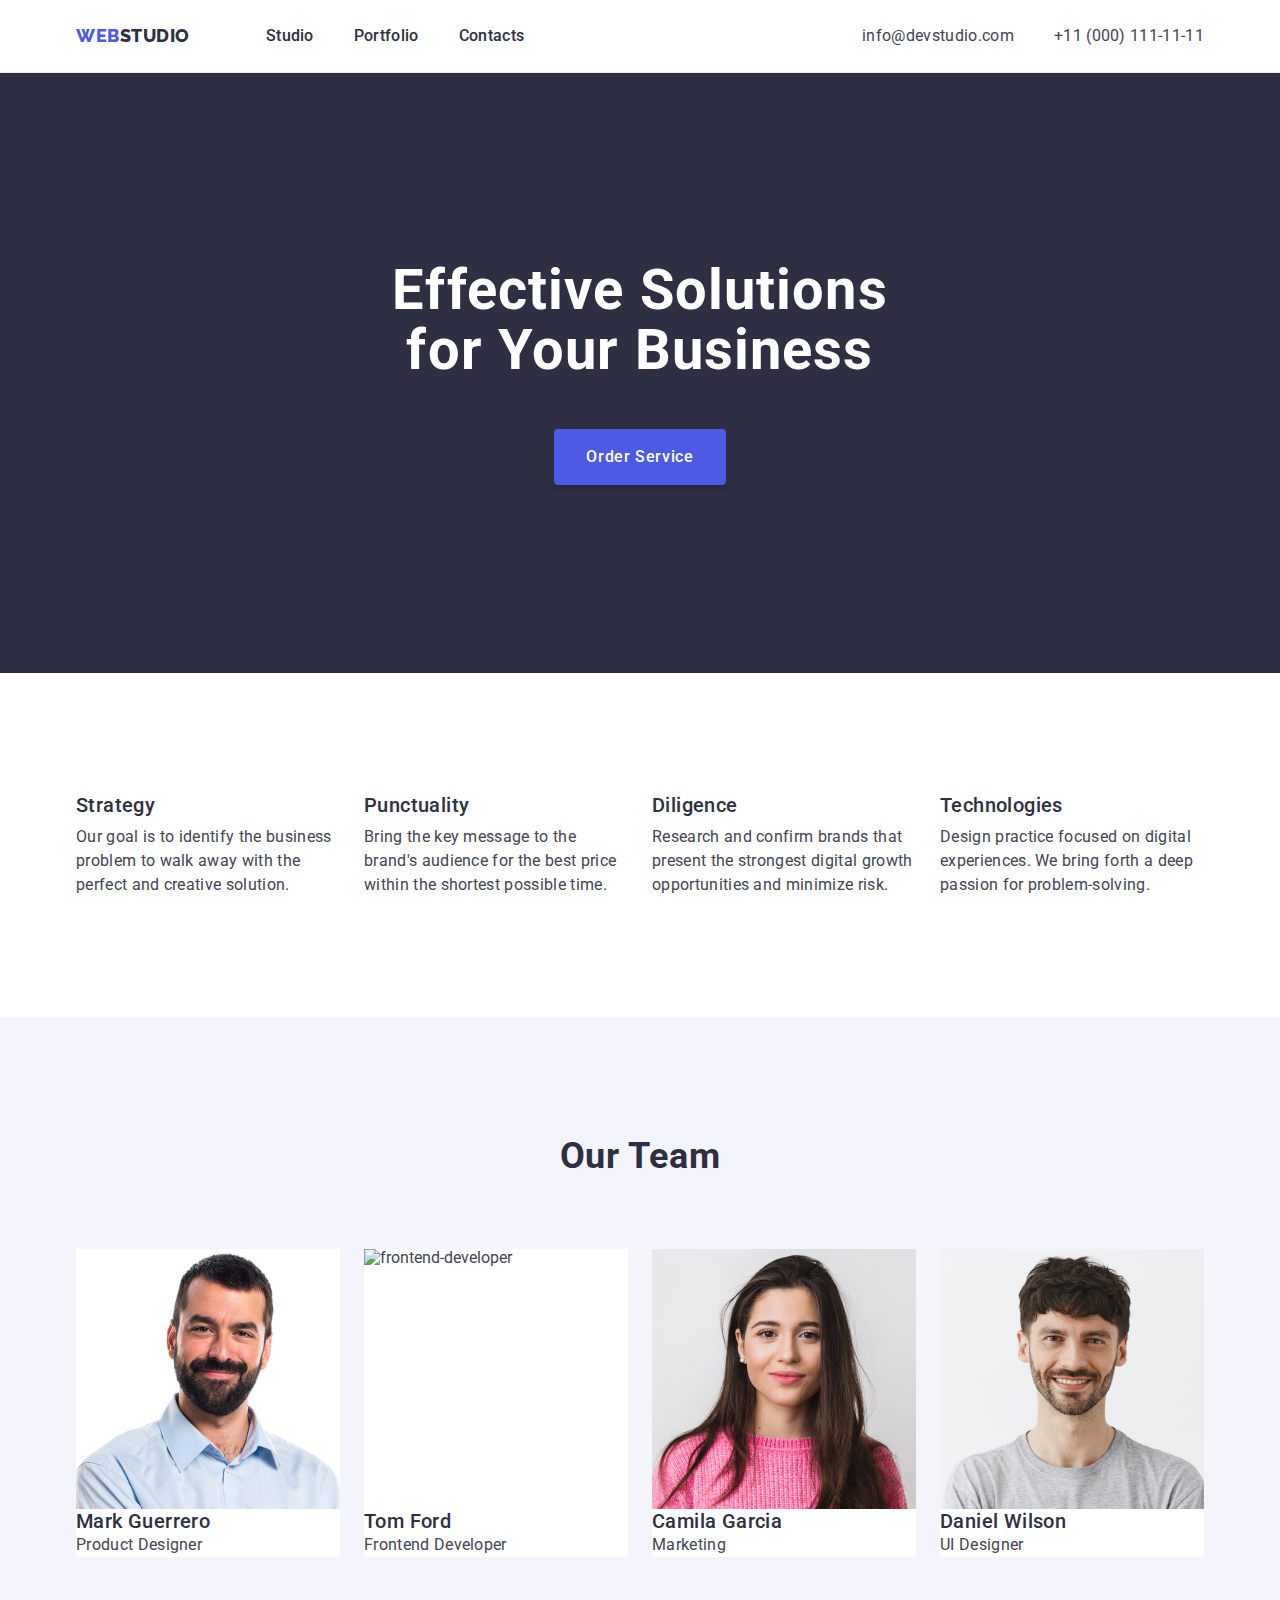
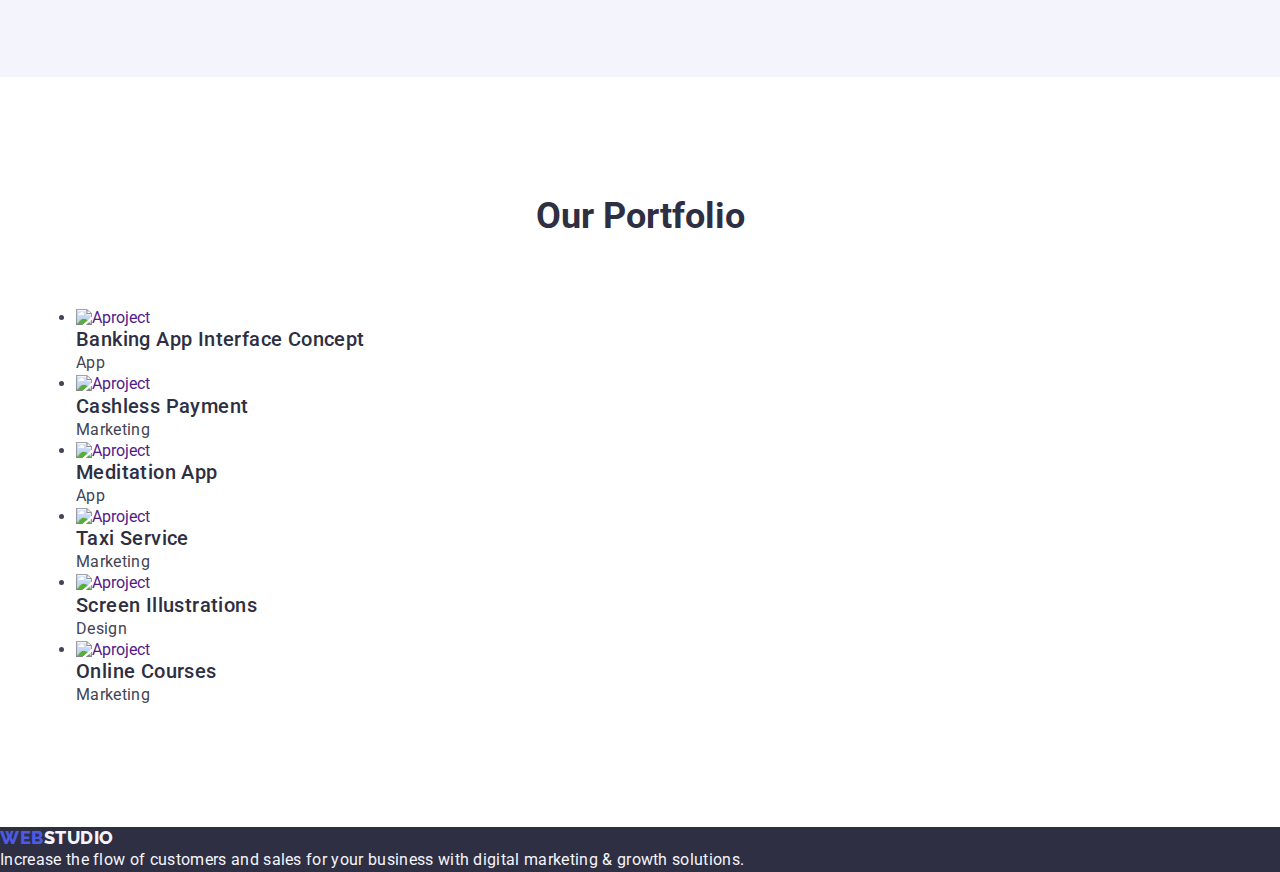
==== commit ccafdafe: "Update index.html" ====
--- a/index.html
+++ b/index.html
@@ -109,8 +109,10 @@
               width="264"
               height="260"
             />
+            <div class="team-container">
             <h3 class="team-people">Mark Guerrero</h3>
             <p class="team-job">Product Designer</p>
+          </div>
           </li>
           <li class="team-item">
             <img
@@ -120,8 +122,10 @@
               width="264"
               height="260"
             />
+            <div class="team-container">
             <h3 class="team-people">Tom Ford</h3>
             <p class="team-job">Frontend Developer</p>
+          </div>
           </li>
           <li class="team-item">
             <img
@@ -131,8 +135,10 @@
               width="264"
               height="260"
             />
+            <div class="team-container">
             <h3 class="team-people">Camila Garcia</h3>
             <p class="team-job">Marketing</p>
+          </div>
           </li>
           <li class="team-item">
             <img
@@ -142,8 +148,10 @@
               width="264"
               height="260"
             />
+            <div class="team-container">
             <h3 class="team-people">Daniel Wilson</h3>
             <p class="team-job">UI Designer</p>
+          </div>
           </li>
         </ul>
       </div>
--- a/css/styles.css
+++ b/css/styles.css
@@ -204,6 +204,8 @@
 
 .team {
   background-color: #f4f4fd;
+  padding-top: 120px;
+  padding-bottom: 120px;
 }
 
 .team-title {
@@ -213,10 +215,15 @@
   letter-spacing: 0.02em;
   text-transform: capitalize;
   color: #2e2f42;
-}
+  margin-bottom: 72px;
+}
+
 
 .team-item {
   background-color: #ffffff;
+  width: calc((100% - 72px) / 4);
+  border-radius: 0px 0px 4px 4px;
+
 }
 
 .team-people {
@@ -303,19 +310,10 @@
   width: calc((100% - 72px) / 4);
 }
 
-.work-list {
+.team-list {
   list-style: none;
   display: flex;
   gap: 24px;
-}
-
-.work-item{
-  width: calc((100% - 72px) / 4);
-}
-
-
-.team-list {
-  list-style: none;
 }
 
 img {
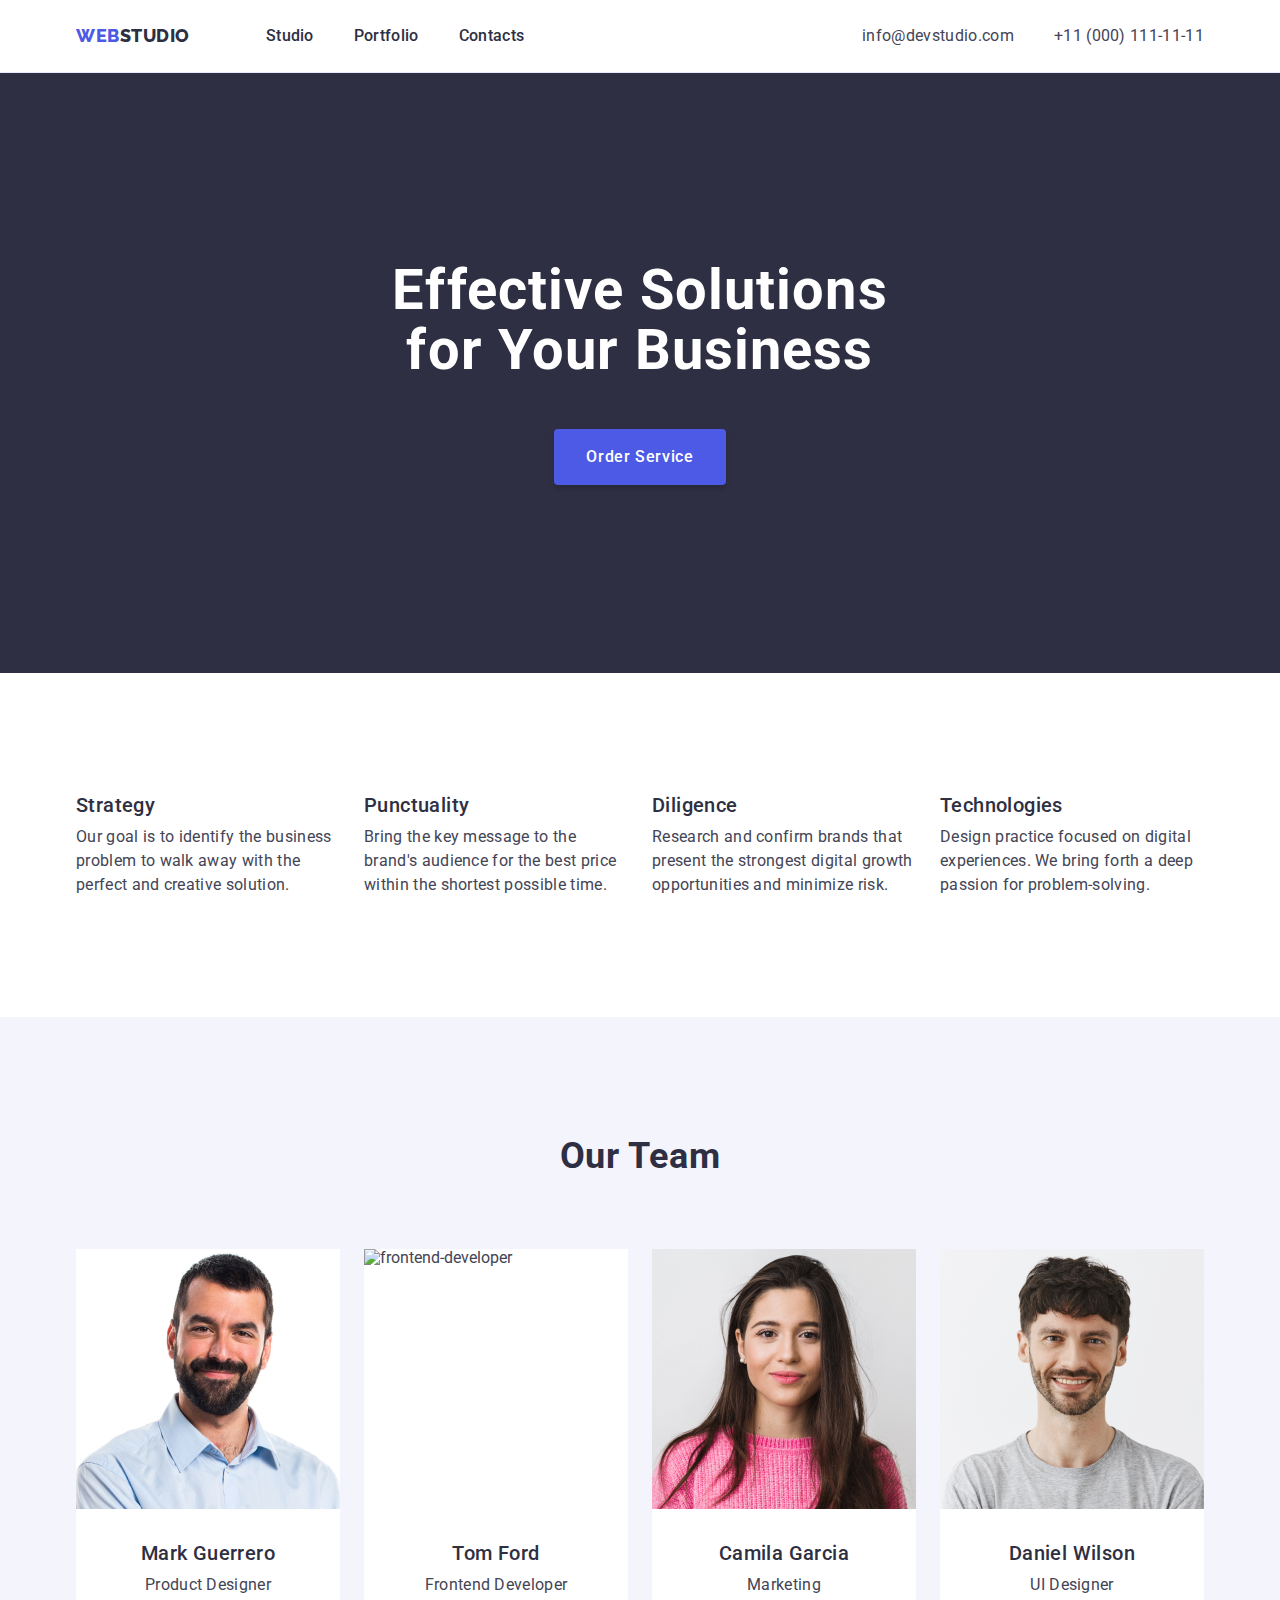
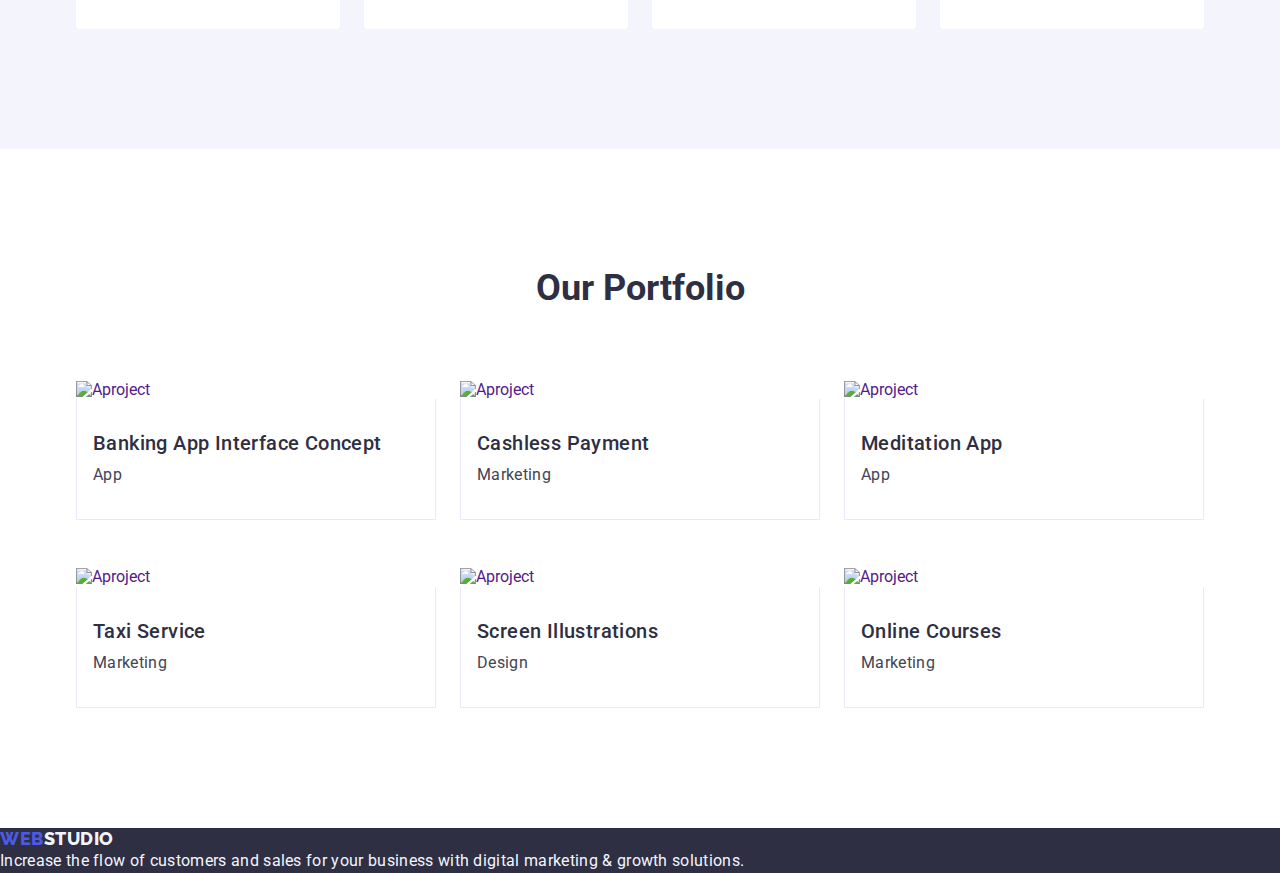
==== commit 874bb5c6: "fix" ====
--- a/index.html
+++ b/index.html
@@ -157,50 +157,62 @@
       </div>
       </section>
       <!-- Section 4 -->
-      <section class="work">
+      <section class="App">
         <div class="container">
           <h2 class="work-title">Our Portfolio</h2>
           <ul class="portfolio-ul list">
-            <li>
+            <li class="work-item">
               <a href="" class="link">
                 <img src="./images/project1.jpg" alt="Aproject" width="360" />
-                <h2 class="portfolio-title">Banking App Interface Concept</h2>
-                <p class="portfolio-text">App</p>
-              </a>
-            </li>
-            <li>
+                <div class="work-container">
+                 <div class="portfolio-title">Banking App Interface Concept</div>
+                  <div class="portfolio-text">App</div>
+              </div>
+              </a>
+            </li>
+            <li class="work-item">
               <a href="" class="link">
                 <img src="./images/project2.jpg" alt="Aproject" width="360" />
-                <h2 class="portfolio-title">Cashless Payment</h2>
-                <p class="portfolio-text">Marketing</p>
-              </a>
-            </li>
-            <li>
+                <div class="work-container">
+                  <div class="portfolio-title">Cashless Payment</div>
+                  <div class="portfolio-text">Marketing</div>
+              </div>
+              </a>
+            </li>
+            <li class="work-item">
               <a href="" class="link">
                 <img src="./images/project3.jpg" alt="Aproject" width="360" />
-                <h2 class="portfolio-title">Meditation App</h2>
-                <p class="portfolio-text">App</p>
-              </a>
-            </li>
-            <li>
+                <div class="work-container">
+                  <div class="portfolio-title">Meditation App</div>
+                  <div class="portfolio-text">App</div>
+              </div>
+              </a>
+            </li>
+            <li class="work-item">
               <a href="" class="link">
                 <img src="./images/project4.jpg" alt="Aproject" width="360" />
-                <h2 class="portfolio-title">Taxi Service</h2>
-                <p class="portfolio-text">Marketing</p>
-              </a>
-            </li>
-            <li>
+                <div class="work-container">
+                  <div class="portfolio-title">Taxi Service</div>
+                <div class="portfolio-text">Marketing</div>
+              </div>
+              </a>
+            </li>
+            <li class="work-item">
               <a href="" class="link">
                 <img src="./images/project5.jpg" alt="Aproject" width="360" />
-                <h2 class="portfolio-title">Screen Illustrations</h2>
-                <p class="portfolio-text">Design</p>
-              </a>
-            </li>
-            <li>
+                <div class="work-container">
+                <div class="portfolio-title">Screen Illustrations</div>
+               <div class="portfolio-text">Design</div>
+              </div>
+              </a>
+            </li>
+            <li class="work-item">
               <a href="" class="link">
                 <img src="./images/project6.jpg" alt="Aproject" width="360" />
-                <h2 class="portfolio-title">Online Courses</h2>
-                <p class="portfolio-text">Marketing</p>
+                <div class="work-container">
+                <div class="portfolio-title">Online Courses</div>
+                <div class="portfolio-text">Marketing</div>
+              </div>
               </a>
             </li>
           </ul>
--- a/css/styles.css
+++ b/css/styles.css
@@ -188,7 +188,7 @@
 }
 
 
-  .work{
+  .App{
     padding-top: 120px;
     padding-bottom: 120px;
   }
@@ -232,12 +232,20 @@
   line-height: 1.2;
   letter-spacing: 0.02em;
   color: #2e2f42;
+  text-align: center;
+  margin-bottom: 8px;
 }
 
 .team-job {
   line-height: 1.5;
   letter-spacing: 0.02em;
   color: #434455;
+  text-align: center;
+}
+
+.team-container{
+  padding-top: 32px;
+  padding-bottom: 32px;
 }
 
 .footer {
@@ -292,6 +300,7 @@
   line-height: 1.2;
   letter-spacing: 0.02em;
   color: #2e2f42;
+  margin-bottom: 8px;
 }
 
 .portfolio-text {
@@ -341,5 +350,20 @@
   overflow: hidden;
 }
 
-
-
+.portfolio-ul{
+  list-style: none;
+  display: flex;
+  flex-wrap: wrap;
+  column-gap: 24px; 
+  row-gap: 48px;
+}
+
+.work-item{
+  width: calc((100% - 48px) / 3); 
+}
+
+.work-container{
+  padding: 32px 16px;
+  border: 1px solid #e7e9fc;
+  border-top: none;  
+}